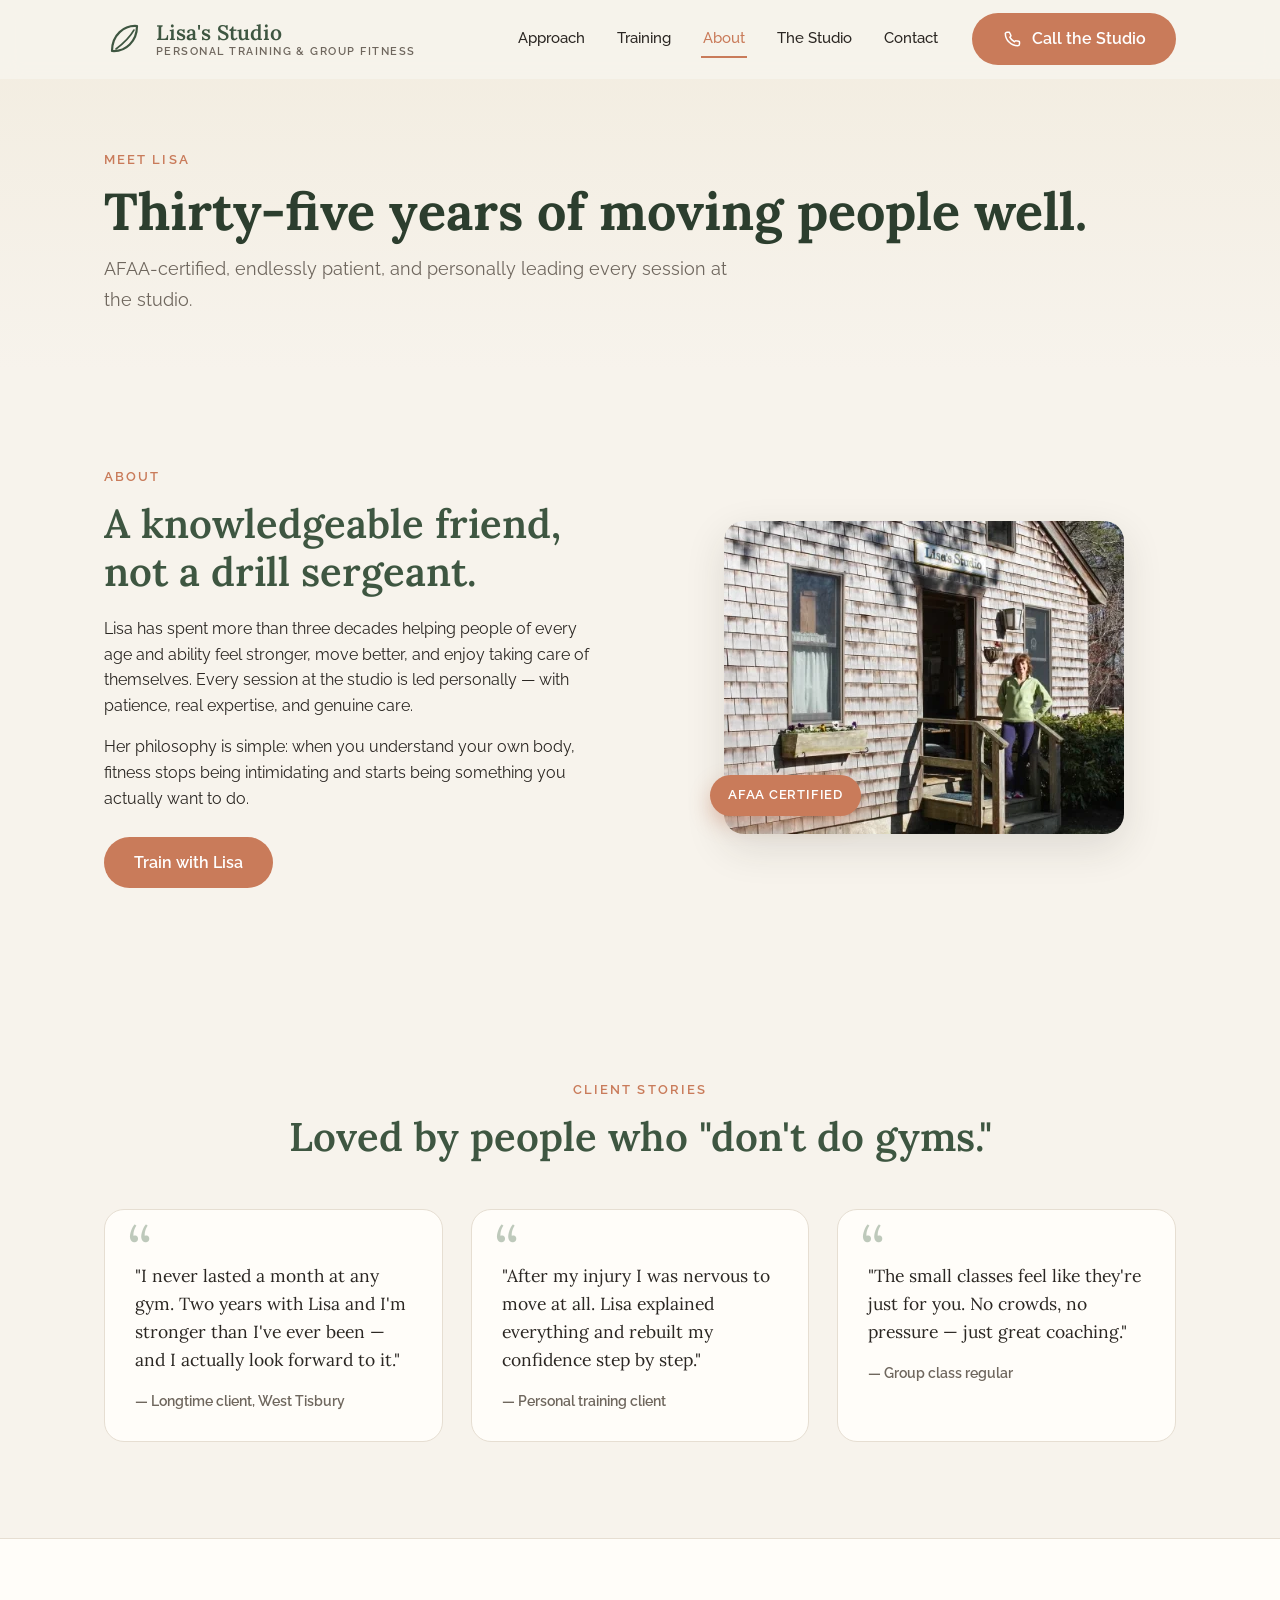
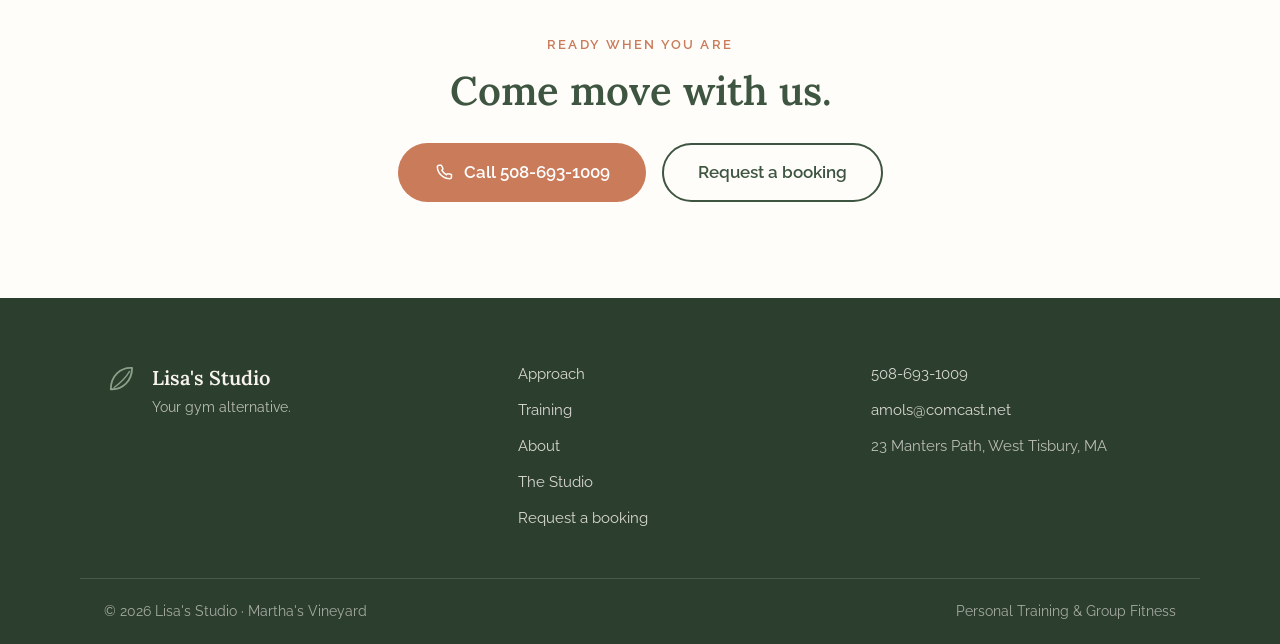
==== website/about.html @ e3d1ffb8 "Split site into multi-page structure; left-align hero text - Each nav link is now its own page: appr" ====
<!DOCTYPE html>
<html lang="en">
<head>
  <meta charset="UTF-8" />
  <meta name="viewport" content="width=device-width, initial-scale=1" />
  <title>Meet Lisa — Lisa's Studio, Martha's Vineyard</title>
  <meta name="description" content="Meet Lisa: AFAA-certified instructor with 35+ years of experience helping people of every age move better on Martha's Vineyard." />

  <link rel="preconnect" href="https://fonts.googleapis.com" />
  <link rel="preconnect" href="https://fonts.gstatic.com" crossorigin />
  <link href="https://fonts.googleapis.com/css2?family=Lora:wght@500;600;700&family=Raleway:wght@300;400;500;600&display=swap" rel="stylesheet" />

  <link rel="stylesheet" href="styles.css" />
</head>
<body>
  <a class="skip-link" href="#main">Skip to content</a>

  <header class="nav" id="nav">
    <div class="container nav__inner">
      <a class="brand" href="index.html" aria-label="Lisa's Studio home">
        <span class="brand__mark" aria-hidden="true">
          <svg viewBox="0 0 40 40" width="40" height="40" role="img">
            <path d="M8 32 C 8 16, 20 6, 33 7 C 33 22, 22 33, 8 32 Z" fill="none" stroke="currentColor" stroke-width="2.2" stroke-linecap="round" stroke-linejoin="round"/>
            <path d="M12 30 C 20 24, 26 18, 30 11" fill="none" stroke="currentColor" stroke-width="1.6" stroke-linecap="round"/>
          </svg>
        </span>
        <span class="brand__text">
          <span class="brand__name">Lisa's Studio</span>
          <span class="brand__sub">Personal Training &amp; Group Fitness</span>
        </span>
      </a>

      <nav class="nav__links" aria-label="Primary">
        <a href="approach.html">Approach</a>
        <a href="training.html">Training</a>
        <a href="about.html" class="is-active" aria-current="page">About</a>
        <a href="studio.html">The Studio</a>
        <a href="contact.html">Contact</a>
      </nav>

      <a href="tel:+15086931009" class="btn btn--primary nav__cta">
        <svg class="icon" viewBox="0 0 24 24" aria-hidden="true"><path fill="none" stroke="currentColor" stroke-width="1.8" stroke-linecap="round" stroke-linejoin="round" d="M4 5c0 8.3 6.7 15 15 15a2 2 0 0 0 2-2v-2.3a1 1 0 0 0-.8-1l-3.3-.7a1 1 0 0 0-1 .3l-1 1a12 12 0 0 1-5.5-5.5l1-1a1 1 0 0 0 .3-1L9.3 4.8a1 1 0 0 0-1-.8H6a2 2 0 0 0-2 2Z"/></svg>
        Call the Studio
      </a>

      <button class="nav__toggle" id="navToggle" aria-label="Open menu" aria-expanded="false" aria-controls="mobileMenu">
        <span></span><span></span><span></span>
      </button>
    </div>

    <div class="mobile-menu" id="mobileMenu" hidden>
      <a href="approach.html">Approach</a>
      <a href="training.html">Training</a>
      <a href="about.html" class="is-active" aria-current="page">About</a>
      <a href="studio.html">The Studio</a>
      <a href="contact.html">Contact</a>
      <a href="tel:+15086931009" class="btn btn--primary">Call 508-693-1009</a>
      <a href="contact.html" class="btn btn--ghost">Request a booking</a>
    </div>
  </header>

  <main id="main">
    <header class="page-hero">
      <div class="container">
        <p class="eyebrow">Meet Lisa</p>
        <h1 class="page-hero__title">Thirty-five years of moving people well.</h1>
        <p class="lead-muted">AFAA-certified, endlessly patient, and personally leading every session at the studio.</p>
      </div>
    </header>

    <section class="section lisa">
      <div class="container grid-2 grid-2--reverse">
        <div class="lisa__portrait">
          <div class="portrait-frame">
            <img src="assets/img/lisa-studio-porch.webp" alt="Lisa standing on the front steps of her cedar-shingled studio beneath the Lisa's Studio sign" loading="lazy" />
          </div>
          <span class="portrait-badge">AFAA Certified</span>
        </div>
        <div class="lisa__body">
          <p class="eyebrow">About</p>
          <h2 class="h2">A knowledgeable friend, not a drill sergeant.</h2>
          <p>
            Lisa has spent more than three decades helping people of every age and ability
            feel stronger, move better, and enjoy taking care of themselves. Every session at
            the studio is led personally — with patience, real expertise, and genuine care.
          </p>
          <p>
            Her philosophy is simple: when you understand your own body, fitness stops being
            intimidating and starts being something you actually want to do.
          </p>
          <a href="contact.html" class="btn btn--primary">Train with Lisa</a>
        </div>
      </div>
    </section>

    <section class="section quotes">
      <div class="container">
        <div class="center section__head">
          <p class="eyebrow">Client stories</p>
          <h2 class="h2">Loved by people who "don't do gyms."</h2>
        </div>
        <div class="quote-grid">
          <figure class="quote">
            <blockquote>"I never lasted a month at any gym. Two years with Lisa and I'm stronger than I've ever been — and I actually look forward to it."</blockquote>
            <figcaption>— Longtime client, West Tisbury</figcaption>
          </figure>
          <figure class="quote">
            <blockquote>"After my injury I was nervous to move at all. Lisa explained everything and rebuilt my confidence step by step."</blockquote>
            <figcaption>— Personal training client</figcaption>
          </figure>
          <figure class="quote">
            <blockquote>"The small classes feel like they're just for you. No crowds, no pressure — just great coaching."</blockquote>
            <figcaption>— Group class regular</figcaption>
          </figure>
        </div>
      </div>
    </section>
    <section class="section cta-band">
      <div class="container center">
        <p class="eyebrow">Ready when you are</p>
        <h2 class="h2">Come move with us.</h2>
        <div class="cta-band__actions">
          <a href="tel:+15086931009" class="btn btn--primary btn--lg">
            <svg class="icon" viewBox="0 0 24 24" aria-hidden="true"><path fill="none" stroke="currentColor" stroke-width="1.8" stroke-linecap="round" stroke-linejoin="round" d="M4 5c0 8.3 6.7 15 15 15a2 2 0 0 0 2-2v-2.3a1 1 0 0 0-.8-1l-3.3-.7a1 1 0 0 0-1 .3l-1 1a12 12 0 0 1-5.5-5.5l1-1a1 1 0 0 0 .3-1L9.3 4.8a1 1 0 0 0-1-.8H6a2 2 0 0 0-2 2Z"/></svg>
            Call 508-693-1009
          </a>
          <a href="contact.html" class="btn btn--ghost btn--lg">Request a booking</a>
        </div>
      </div>
    </section>
  </main>

  <footer class="footer">
    <div class="container footer__inner">
      <div class="footer__brand">
        <span class="brand__mark brand__mark--sm" aria-hidden="true">
          <svg viewBox="0 0 40 40" width="34" height="34"><path d="M8 32 C 8 16, 20 6, 33 7 C 33 22, 22 33, 8 32 Z" fill="none" stroke="currentColor" stroke-width="2.2" stroke-linecap="round" stroke-linejoin="round"/><path d="M12 30 C 20 24, 26 18, 30 11" fill="none" stroke="currentColor" stroke-width="1.6" stroke-linecap="round"/></svg>
        </span>
        <div>
          <p class="footer__name">Lisa's Studio</p>
          <p class="footer__tag">Your gym alternative.</p>
        </div>
      </div>
      <nav class="footer__nav" aria-label="Footer">
        <a href="approach.html">Approach</a>
        <a href="training.html">Training</a>
        <a href="about.html">About</a>
        <a href="studio.html">The Studio</a>
        <a href="contact.html">Request a booking</a>
      </nav>
      <div class="footer__contact">
        <a href="tel:+15086931009">508-693-1009</a>
        <a href="mailto:amols@comcast.net">amols@comcast.net</a>
        <p>23 Manters Path, West Tisbury, MA</p>
      </div>
    </div>
    <div class="footer__base">
      <p>© <span id="year"></span> Lisa's Studio · Martha's Vineyard</p>
      <p>Personal Training &amp; Group Fitness</p>
    </div>
  </footer>

  <script src="script.js"></script>
</body>
</html>
---- website/styles.css ----
/* ============================================================
   Lisa's Studio — styles.css
   Brand kit: warm sand + forest moss + terracotta / Lora + Raleway
   ============================================================ */

/* ---------- Tokens ---------- */
:root {
  /* Color palette (from brand kit) */
  --forest: #3E5641;
  --pine: #2C3E2E;
  --sage: #8AA089;
  --terracotta: #C97B5A;
  --clay: #B4674A;
  --sand: #F7F3EC;
  --cream: #FFFDF9;
  --bark: #2A2622;
  --stone: #6F675E;
  --oat: #E6DED2;
  --success: #4B7B54;
  --error: #B23A3A;

  /* Type */
  --font-head: "Lora", Georgia, serif;
  --font-body: "Raleway", "Helvetica Neue", Arial, sans-serif;

  /* Shape & shadow */
  --radius: 20px;
  --radius-sm: 12px;
  --shadow-soft: 0 8px 30px rgba(42, 38, 34, 0.08);
  --shadow-lift: 0 14px 40px rgba(42, 38, 34, 0.12);

  /* Layout */
  --container: 1120px;
  --nav-h: 78px;
}

/* ---------- Reset / base ---------- */
*, *::before, *::after { box-sizing: border-box; }

html {
  scroll-behavior: smooth;
  scroll-padding-top: calc(var(--nav-h) + 12px);
}

body {
  margin: 0;
  font-family: var(--font-body);
  font-size: 16px;
  line-height: 1.6;
  color: var(--bark);
  background: var(--sand);
  -webkit-font-smoothing: antialiased;
}

img, svg { display: block; max-width: 100%; }

a { color: var(--clay); text-decoration: none; }
a:hover { text-decoration: underline; }

h1, h2, h3 { font-family: var(--font-head); color: var(--forest); margin: 0 0 0.5em; }
p { margin: 0 0 1em; }

:focus-visible {
  outline: 3px solid var(--terracotta);
  outline-offset: 2px;
  border-radius: 4px;
}

.skip-link {
  position: absolute;
  left: -999px;
  top: 8px;
  background: var(--forest);
  color: #fff;
  padding: 10px 18px;
  border-radius: 8px;
  z-index: 200;
}
.skip-link:focus { left: 8px; }

/* ---------- Layout helpers ---------- */
.container {
  max-width: var(--container);
  margin: 0 auto;
  padding: 0 24px;
}
.narrow { max-width: 720px; margin-left: auto; margin-right: auto; }
.center { text-align: center; }

.section { padding: 96px 0; }
.section__head { margin-bottom: 48px; }

.grid-2 {
  display: grid;
  grid-template-columns: 1fr 1fr;
  gap: 64px;
  align-items: center;
}

/* ---------- Type utilities ---------- */
.eyebrow {
  font-family: var(--font-body);
  font-size: 13px;
  font-weight: 600;
  letter-spacing: 0.16em;
  text-transform: uppercase;
  color: var(--terracotta);
  margin: 0 0 12px;
}
.eyebrow--light { color: #E5B79F; }

.h2 {
  font-size: clamp(30px, 4vw, 40px);
  line-height: 1.2;
  font-weight: 600;
}
.h2--light { color: var(--sand); }

.h3 { font-size: 24px; line-height: 1.3; font-weight: 600; }

.lead-muted {
  font-size: 18px;
  color: var(--stone);
  line-height: 1.7;
}

/* ---------- Buttons ---------- */
.btn {
  display: inline-flex;
  align-items: center;
  justify-content: center;
  gap: 10px;
  font-family: var(--font-body);
  font-weight: 600;
  font-size: 16px;
  line-height: 1.2;
  padding: 14px 28px;
  border-radius: 999px;
  border: 2px solid transparent;
  cursor: pointer;
  text-decoration: none;
  transition: background-color 200ms ease, color 200ms ease,
    border-color 200ms ease, transform 200ms ease, box-shadow 200ms ease;
}
.btn:hover { text-decoration: none; }

.btn--primary {
  background: var(--terracotta);
  color: #fff;
}
.btn--primary:hover {
  background: var(--clay);
  transform: translateY(-2px);
  box-shadow: 0 10px 24px rgba(201, 123, 90, 0.35);
}

.btn--ghost {
  background: transparent;
  color: var(--forest);
  border-color: var(--forest);
}
.btn--ghost:hover {
  background: var(--forest);
  color: var(--sand);
}

.btn--secondary {
  background: var(--forest);
  color: var(--sand);
}
.btn--secondary:hover {
  background: var(--pine);
  transform: translateY(-2px);
  box-shadow: 0 10px 24px rgba(44, 62, 46, 0.3);
}

.btn--lg { padding: 17px 34px; font-size: 17px; }
.btn--block { width: 100%; }

.icon { width: 20px; height: 20px; flex: none; }

/* ---------- Nav ---------- */
.nav {
  position: fixed;
  top: 0; left: 0; right: 0;
  z-index: 100;
  background: rgba(247, 243, 236, 0.92);
  backdrop-filter: blur(10px);
  -webkit-backdrop-filter: blur(10px);
  border-bottom: 1px solid transparent;
  transition: border-color 200ms ease, box-shadow 200ms ease;
}
.nav.is-scrolled {
  border-bottom-color: var(--oat);
  box-shadow: 0 4px 20px rgba(42, 38, 34, 0.06);
}

.nav__inner {
  height: var(--nav-h);
  display: flex;
  align-items: center;
  gap: 32px;
}

.brand {
  display: flex;
  align-items: center;
  gap: 12px;
  color: var(--forest);
  text-decoration: none;
}
.brand:hover { text-decoration: none; }

.brand__mark { color: var(--forest); }
.brand__mark--sm { color: currentColor; }

.brand__text { display: flex; flex-direction: column; line-height: 1.15; }
.brand__name {
  font-family: var(--font-head);
  font-weight: 600;
  font-size: 21px;
  color: var(--forest);
}
.brand__sub {
  font-size: 10.5px;
  font-weight: 600;
  letter-spacing: 0.14em;
  text-transform: uppercase;
  color: var(--stone);
}

.nav__links {
  display: flex;
  gap: 28px;
  margin-left: auto;
}
.nav__links a {
  color: var(--bark);
  font-weight: 500;
  font-size: 15px;
  padding: 6px 2px;
  border-bottom: 2px solid transparent;
  transition: color 180ms ease, border-color 180ms ease;
}
.nav__links a:hover {
  color: var(--terracotta);
  border-bottom-color: var(--terracotta);
  text-decoration: none;
}
.nav__links a.is-active {
  color: var(--terracotta);
  border-bottom-color: var(--terracotta);
}
.mobile-menu a.is-active { color: var(--terracotta); }

.nav__cta { flex: none; }

.nav__toggle {
  display: none;
  flex-direction: column;
  justify-content: center;
  gap: 5px;
  width: 44px;
  height: 44px;
  padding: 10px;
  background: none;
  border: 0;
  cursor: pointer;
}
.nav__toggle span {
  display: block;
  height: 2px;
  border-radius: 2px;
  background: var(--forest);
  transition: transform 200ms ease, opacity 200ms ease;
}
.nav__toggle[aria-expanded="true"] span:nth-child(1) { transform: translateY(7px) rotate(45deg); }
.nav__toggle[aria-expanded="true"] span:nth-child(2) { opacity: 0; }
.nav__toggle[aria-expanded="true"] span:nth-child(3) { transform: translateY(-7px) rotate(-45deg); }

.mobile-menu {
  display: none;
  flex-direction: column;
  gap: 4px;
  padding: 12px 24px 24px;
  background: var(--sand);
  border-bottom: 1px solid var(--oat);
}
.mobile-menu a {
  padding: 12px 4px;
  font-weight: 500;
  color: var(--bark);
}
.mobile-menu .btn { margin-top: 10px; }
.mobile-menu.is-open { display: flex; }

/* ---------- Hero ---------- */
.hero {
  position: relative;
  min-height: 100svh;
  display: flex;
  align-items: center;
  padding: calc(var(--nav-h) + 48px) 0 96px;
  overflow: hidden;
}

.hero__bg { position: absolute; inset: 0; z-index: -1; }

.hero__img {
  width: 100%;
  height: 100%;
  object-fit: cover;
  /* Keep Lisa (seated ~40% across the photo) right of the headline text */
  object-position: 12% center;
}

.hero__scrim {
  position: absolute;
  inset: 0;
  background:
    linear-gradient(90deg,
      rgba(247, 243, 236, 0.96) 0%,
      rgba(247, 243, 236, 0.85) 32%,
      rgba(247, 243, 236, 0.35) 62%,
      rgba(247, 243, 236, 0.05) 100%),
    linear-gradient(0deg,
      rgba(247, 243, 236, 0.85) 0%,
      rgba(247, 243, 236, 0) 24%);
}

/* Container fills the flex row; text block sits at its left edge */
.hero > .container { width: 100%; }
.hero__inner { max-width: 640px; margin-left: 0; margin-right: auto; }

.hero__title {
  font-size: clamp(46px, 7vw, 76px);
  line-height: 1.05;
  font-weight: 700;
  color: var(--pine);
  margin-bottom: 22px;
}
.hero__title em {
  font-style: italic;
  color: var(--terracotta);
}

.hero__lead {
  font-size: clamp(17px, 2vw, 20px);
  line-height: 1.65;
  color: var(--bark);
  max-width: 480px;
  margin-bottom: 32px;
}

.hero__actions {
  display: flex;
  flex-wrap: wrap;
  gap: 16px;
  margin-bottom: 40px;
}

.hero__trust {
  list-style: none;
  display: flex;
  flex-wrap: wrap;
  gap: 12px 28px;
  padding: 0;
  margin: 0;
  font-size: 14.5px;
  color: var(--pine);
}
.hero__trust li { display: flex; align-items: center; gap: 8px; }
.hero__trust li::before {
  content: "";
  width: 7px;
  height: 7px;
  border-radius: 50%;
  background: var(--terracotta);
  flex: none;
}

/* ---------- Welcome ---------- */
.welcome { padding-bottom: 48px; }

/* ---------- Page hero (subpages) ---------- */
.page-hero {
  padding: calc(var(--nav-h) + 72px) 0 56px;
  background: linear-gradient(180deg, #f2ecdf 0%, var(--sand) 100%);
}
.page-hero__title {
  font-size: clamp(36px, 5vw, 52px);
  line-height: 1.1;
  font-weight: 700;
  color: var(--pine);
  margin-bottom: 14px;
}
.page-hero .lead-muted { max-width: 640px; margin-bottom: 0; }

/* ---------- CTA band (subpages) ---------- */
.cta-band {
  background: var(--cream);
  border-top: 1px solid var(--oat);
}
.cta-band__actions {
  display: flex;
  justify-content: center;
  flex-wrap: wrap;
  gap: 16px;
  margin-top: 28px;
}
@media (max-width: 600px) {
  .cta-band__actions .btn { width: 100%; }
}

/* ---------- Approach ---------- */
.approach__art img {
  width: 100%;
  border-radius: var(--radius);
  box-shadow: var(--shadow-soft);
}

.check-list {
  list-style: none;
  padding: 0;
  margin: 24px 0 0;
  display: flex;
  flex-direction: column;
  gap: 14px;
}
.check-list li {
  display: flex;
  gap: 12px;
  align-items: flex-start;
  font-weight: 500;
}
.check-list li::before {
  content: "";
  flex: none;
  width: 22px;
  height: 22px;
  margin-top: 1px;
  border-radius: 50%;
  background: var(--sage) url("data:image/svg+xml,%3Csvg xmlns='http://www.w3.org/2000/svg' viewBox='0 0 24 24'%3E%3Cpath fill='none' stroke='%23FFFDF9' stroke-width='3' stroke-linecap='round' stroke-linejoin='round' d='m6 12 4 4 8-8'/%3E%3C/svg%3E") center / 13px no-repeat;
}

/* ---------- Offerings ---------- */
.offerings { background: var(--cream); }

.cards-3 {
  display: grid;
  grid-template-columns: repeat(3, 1fr);
  gap: 28px;
}

.offer-card {
  background: var(--sand);
  border: 1px solid var(--oat);
  border-radius: var(--radius);
  overflow: hidden;
  display: flex;
  flex-direction: column;
  transition: transform 250ms ease, box-shadow 250ms ease;
}
.offer-card:hover {
  transform: translateY(-4px);
  box-shadow: var(--shadow-lift);
}

.offer-card__photo {
  height: 200px;
  flex: none;
}
.offer-card__photo img,
.offer-card__photo svg {
  width: 100%;
  height: 100%;
  object-fit: cover;
}

.offer-card__body {
  padding: 28px 28px 32px;
  display: flex;
  flex-direction: column;
  flex: 1;
}

.offer-card p { color: var(--stone); }

.mini-list {
  list-style: none;
  padding: 0;
  margin: 4px 0 24px;
  display: flex;
  flex-direction: column;
  gap: 9px;
  font-size: 15px;
  font-weight: 500;
}
.mini-list li { display: flex; gap: 10px; align-items: flex-start; }
.mini-list li::before {
  content: "";
  width: 6px;
  height: 6px;
  margin-top: 8px;
  border-radius: 50%;
  background: var(--terracotta);
  flex: none;
}

.link-arrow {
  margin-top: auto;
  display: inline-flex;
  align-items: center;
  gap: 8px;
  font-weight: 600;
  color: var(--terracotta);
  transition: gap 200ms ease, color 200ms ease;
}
.link-arrow:hover { gap: 13px; color: var(--clay); text-decoration: none; }

/* ---------- Benefits (dark section) ---------- */
.benefits {
  background: var(--pine);
  color: var(--sand);
}

.benefit-grid {
  display: grid;
  grid-template-columns: repeat(4, 1fr);
  gap: 28px;
}

.benefit {
  background: rgba(247, 243, 236, 0.06);
  border: 1px solid rgba(247, 243, 236, 0.14);
  border-radius: var(--radius);
  padding: 30px 26px;
}
.benefit__icon {
  display: inline-grid;
  place-items: center;
  width: 48px;
  height: 48px;
  border-radius: 14px;
  background: rgba(201, 123, 90, 0.2);
  color: #E5B79F;
  margin-bottom: 18px;
}
.benefit__icon svg { width: 26px; height: 26px; }

.benefit h3 {
  font-family: var(--font-body);
  font-size: 17px;
  font-weight: 600;
  color: var(--sand);
  margin-bottom: 8px;
}
.benefit p {
  font-size: 14.5px;
  line-height: 1.6;
  color: rgba(247, 243, 236, 0.75);
  margin: 0;
}

/* ---------- Meet Lisa ---------- */
.grid-2--reverse > .lisa__portrait { order: 2; }

.lisa__portrait { position: relative; max-width: 400px; margin: 0 auto; }

.portrait-frame {
  border-radius: var(--radius);
  overflow: hidden;
  box-shadow: var(--shadow-lift);
}
.portrait-frame img {
  width: 100%;
  display: block;
}

.portrait-badge {
  position: absolute;
  bottom: 18px;
  left: -14px;
  background: var(--terracotta);
  color: #fff;
  font-size: 13px;
  font-weight: 600;
  letter-spacing: 0.06em;
  text-transform: uppercase;
  padding: 10px 18px;
  border-radius: 999px;
  box-shadow: 0 8px 20px rgba(201, 123, 90, 0.4);
}

.lisa__body .btn { margin-top: 10px; }

/* ---------- Studio gallery ---------- */
.studio { background: var(--cream); }

.studio__gallery {
  display: grid;
  grid-template-columns: repeat(3, 1fr);
  grid-template-rows: 220px 220px;
  gap: 20px;
}

.tile {
  position: relative;
  border-radius: var(--radius);
  overflow: hidden;
  box-shadow: var(--shadow-soft);
}
.tile img { width: 100%; height: 100%; object-fit: cover; }
.tile--tall { grid-row: span 2; }
.tile--wide { grid-column: span 2; }

.tile__label {
  position: absolute;
  left: 18px;
  bottom: 16px;
  background: rgba(255, 253, 249, 0.92);
  color: var(--pine);
  font-size: 13.5px;
  font-weight: 600;
  padding: 8px 15px;
  border-radius: 999px;
}

/* ---------- Testimonials ---------- */
.quote-grid {
  display: grid;
  grid-template-columns: repeat(3, 1fr);
  gap: 28px;
}

.quote {
  margin: 0;
  background: var(--cream);
  border: 1px solid var(--oat);
  border-radius: var(--radius);
  padding: 34px 30px 28px;
  position: relative;
}
.quote::before {
  content: "\201C";
  position: absolute;
  top: 8px;
  left: 22px;
  font-family: var(--font-head);
  font-size: 64px;
  line-height: 1;
  color: var(--sage);
  opacity: 0.55;
}
.quote blockquote {
  margin: 18px 0 16px;
  font-family: var(--font-head);
  font-size: 17.5px;
  line-height: 1.6;
  color: var(--bark);
}
.quote figcaption {
  font-size: 14px;
  font-weight: 600;
  color: var(--stone);
}

/* ---------- FAQ ---------- */
.accordion {
  display: flex;
  flex-direction: column;
  gap: 14px;
}

.acc-item {
  background: var(--cream);
  border: 1px solid var(--oat);
  border-radius: var(--radius-sm);
  overflow: hidden;
}

.acc-trigger {
  width: 100%;
  display: flex;
  align-items: center;
  justify-content: space-between;
  gap: 16px;
  padding: 20px 24px;
  background: none;
  border: 0;
  cursor: pointer;
  text-align: left;
  font-family: var(--font-body);
  font-size: 16.5px;
  font-weight: 600;
  color: var(--pine);
  transition: color 180ms ease;
}
.acc-trigger:hover { color: var(--terracotta); }

.acc-icon {
  position: relative;
  flex: none;
  width: 22px;
  height: 22px;
}
.acc-icon::before,
.acc-icon::after {
  content: "";
  position: absolute;
  top: 50%;
  left: 50%;
  width: 14px;
  height: 2px;
  border-radius: 2px;
  background: var(--terracotta);
  transform: translate(-50%, -50%);
  transition: transform 220ms ease;
}
.acc-icon::after { transform: translate(-50%, -50%) rotate(90deg); }
.acc-trigger[aria-expanded="true"] .acc-icon::after {
  transform: translate(-50%, -50%) rotate(0deg);
}

.acc-panel {
  display: none;
  padding: 0 24px 22px;
  color: var(--stone);
}
.acc-panel p { margin: 0; }
.acc-item.is-open .acc-panel { display: block; }

/* ---------- Contact / booking ---------- */
.contact {
  background:
    radial-gradient(900px 500px at 85% 10%, rgba(138, 160, 137, 0.25), transparent 60%),
    var(--forest);
  color: var(--sand);
}

.contact .grid-2 { align-items: start; }

.contact__lead {
  color: rgba(247, 243, 236, 0.85);
  font-size: 17px;
  line-height: 1.7;
  max-width: 420px;
}

.contact__call { margin: 6px 0 8px; }

.contact__list {
  list-style: none;
  padding: 0;
  margin: 30px 0 0;
  display: flex;
  flex-direction: column;
  gap: 20px;
  font-size: 16.5px;
}
.contact__list li { display: flex; gap: 14px; align-items: flex-start; }
.contact__list a { color: var(--sand); font-weight: 600; }
.contact__list a:hover { color: #E5B79F; }

.ci {
  flex: none;
  display: grid;
  place-items: center;
  width: 42px;
  height: 42px;
  border-radius: 12px;
  background: rgba(247, 243, 236, 0.1);
  color: #E5B79F;
}
.ci svg { width: 22px; height: 22px; }

.booking {
  background: var(--cream);
  border-radius: var(--radius);
  padding: 36px 36px 40px;
  box-shadow: var(--shadow-lift);
}

.booking__title {
  font-size: 24px;
  margin-bottom: 4px;
}
.booking__sub {
  font-size: 14.5px;
  color: var(--stone);
  margin-bottom: 24px;
}

.field { margin-bottom: 20px; display: flex; flex-direction: column; }
.field-row {
  display: grid;
  grid-template-columns: 1fr 1fr;
  gap: 18px;
}

.field label {
  font-size: 14px;
  font-weight: 600;
  color: var(--pine);
  margin-bottom: 7px;
}
.opt { font-weight: 400; color: var(--stone); }

.field input,
.field select,
.field textarea {
  font-family: var(--font-body);
  font-size: 16px;
  color: var(--bark);
  background: var(--sand);
  border: 1.5px solid var(--oat);
  border-radius: var(--radius-sm);
  padding: 13px 15px;
  transition: border-color 180ms ease, box-shadow 180ms ease;
}
.field input:focus,
.field select:focus,
.field textarea:focus {
  outline: none;
  border-color: var(--terracotta);
  box-shadow: 0 0 0 3px rgba(201, 123, 90, 0.2);
}
.field textarea { resize: vertical; }

.field input.is-invalid { border-color: var(--error); }

.err {
  display: none;
  font-size: 13px;
  color: var(--error);
  margin-top: 6px;
  font-weight: 500;
}
.err.is-visible { display: block; }

.form-note {
  margin: 14px 0 0;
  text-align: center;
  font-size: 14.5px;
  font-weight: 600;
  color: var(--success);
  min-height: 1.4em;
}

/* ---------- Footer ---------- */
.footer {
  background: var(--pine);
  color: var(--sand);
  padding: 64px 0 0;
}

.footer__inner {
  display: grid;
  grid-template-columns: 1.2fr 1fr 1fr;
  gap: 48px;
  padding-bottom: 48px;
}

.footer__brand {
  display: flex;
  gap: 14px;
  align-items: flex-start;
  color: var(--sage);
}
.footer__name {
  font-family: var(--font-head);
  font-size: 20px;
  font-weight: 600;
  color: var(--sand);
  margin: 0 0 2px;
}
.footer__tag {
  margin: 0;
  font-size: 14px;
  color: rgba(247, 243, 236, 0.7);
}

.footer__nav {
  display: flex;
  flex-direction: column;
  gap: 12px;
}
.footer__nav a,
.footer__contact a {
  color: rgba(247, 243, 236, 0.85);
  font-size: 15px;
}
.footer__nav a:hover,
.footer__contact a:hover { color: #E5B79F; }

.footer__contact {
  display: flex;
  flex-direction: column;
  gap: 12px;
}
.footer__contact p {
  margin: 0;
  font-size: 15px;
  color: rgba(247, 243, 236, 0.7);
}

.footer__base {
  border-top: 1px solid rgba(247, 243, 236, 0.14);
  padding: 22px 24px;
  display: flex;
  justify-content: space-between;
  gap: 12px;
  flex-wrap: wrap;
  max-width: var(--container);
  margin: 0 auto;
}
.footer__base p {
  margin: 0;
  font-size: 13.5px;
  color: rgba(247, 243, 236, 0.6);
}

/* ---------- Reveal on scroll ---------- */
.reveal {
  opacity: 0;
  transform: translateY(24px);
  transition: opacity 600ms ease, transform 600ms ease;
}
.reveal.is-visible {
  opacity: 1;
  transform: none;
}

@media (prefers-reduced-motion: reduce) {
  html { scroll-behavior: auto; }
  *, *::before, *::after {
    animation-duration: 0.01ms !important;
    transition-duration: 0.01ms !important;
  }
  .reveal { opacity: 1; transform: none; }
}

/* ---------- Responsive ---------- */
@media (max-width: 960px) {
  .section { padding: 72px 0; }

  .grid-2 { grid-template-columns: 1fr; gap: 44px; }
  .grid-2--reverse > .lisa__portrait { order: 0; }

  .benefit-grid { grid-template-columns: 1fr 1fr; }
  .quote-grid { grid-template-columns: 1fr; }
  .cards-3 { grid-template-columns: 1fr; max-width: 520px; margin: 0 auto; }

  .studio__gallery {
    grid-template-columns: 1fr 1fr;
    grid-template-rows: repeat(3, 200px);
  }
  .tile--tall { grid-row: span 1; }
  .tile--wide { grid-column: span 2; }

  .nav__links, .nav__cta { display: none; }
  .nav__toggle { display: flex; }
}

@media (max-width: 600px) {
  .section { padding: 60px 0; }

  .hero { padding-top: calc(var(--nav-h) + 24px); }
  .hero__actions .btn { width: 100%; }
  .hero__scrim {
    background:
      linear-gradient(90deg,
        rgba(247, 243, 236, 0.94) 0%,
        rgba(247, 243, 236, 0.88) 60%,
        rgba(247, 243, 236, 0.72) 100%),
      linear-gradient(0deg,
        rgba(247, 243, 236, 0.9) 0%,
        rgba(247, 243, 236, 0) 24%);
  }

  .benefit-grid { grid-template-columns: 1fr; }
  .field-row { grid-template-columns: 1fr; }

  .studio__gallery {
    grid-template-columns: 1fr;
    grid-template-rows: repeat(4, 190px);
  }
  .tile--wide { grid-column: span 1; }

  .offer-card { padding: 32px 26px; }
  .booking { padding: 30px 22px; }

  .footer__inner { grid-template-columns: 1fr; gap: 32px; }
  .footer__base { flex-direction: column; }
}
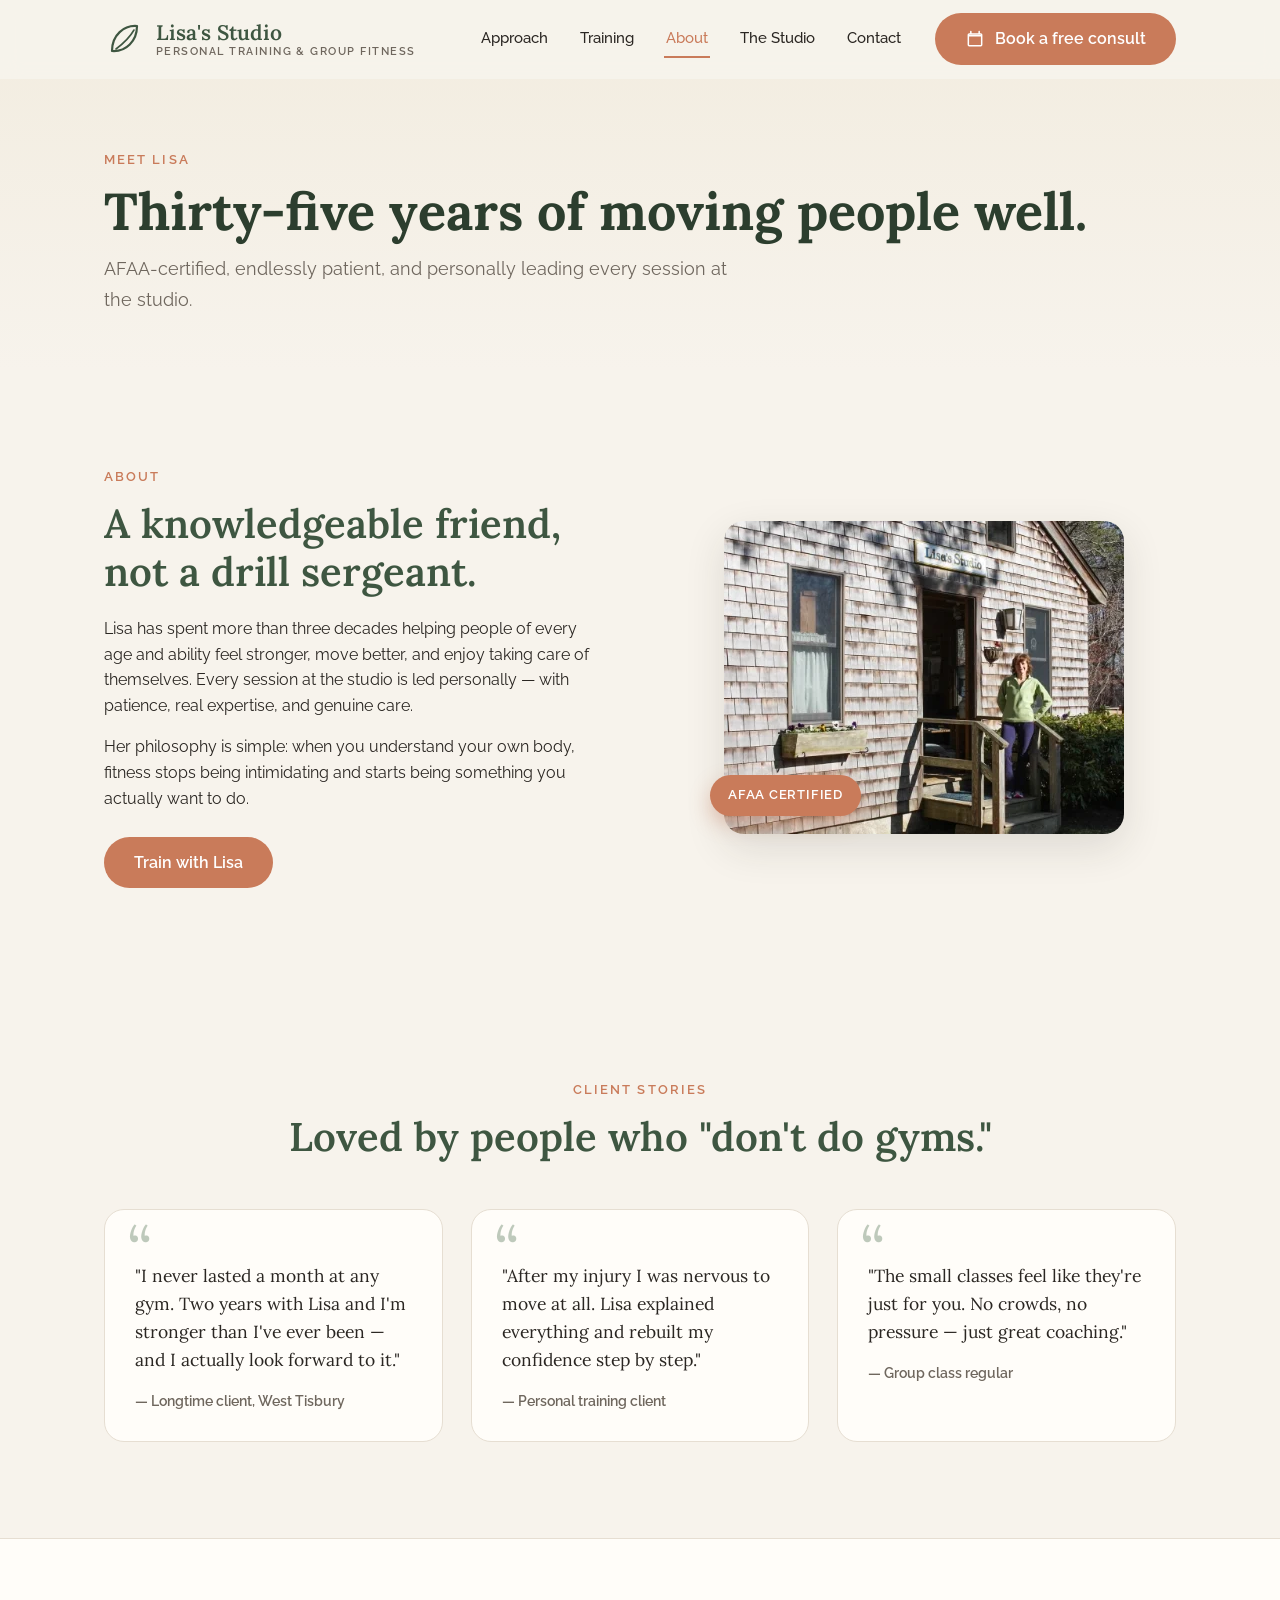
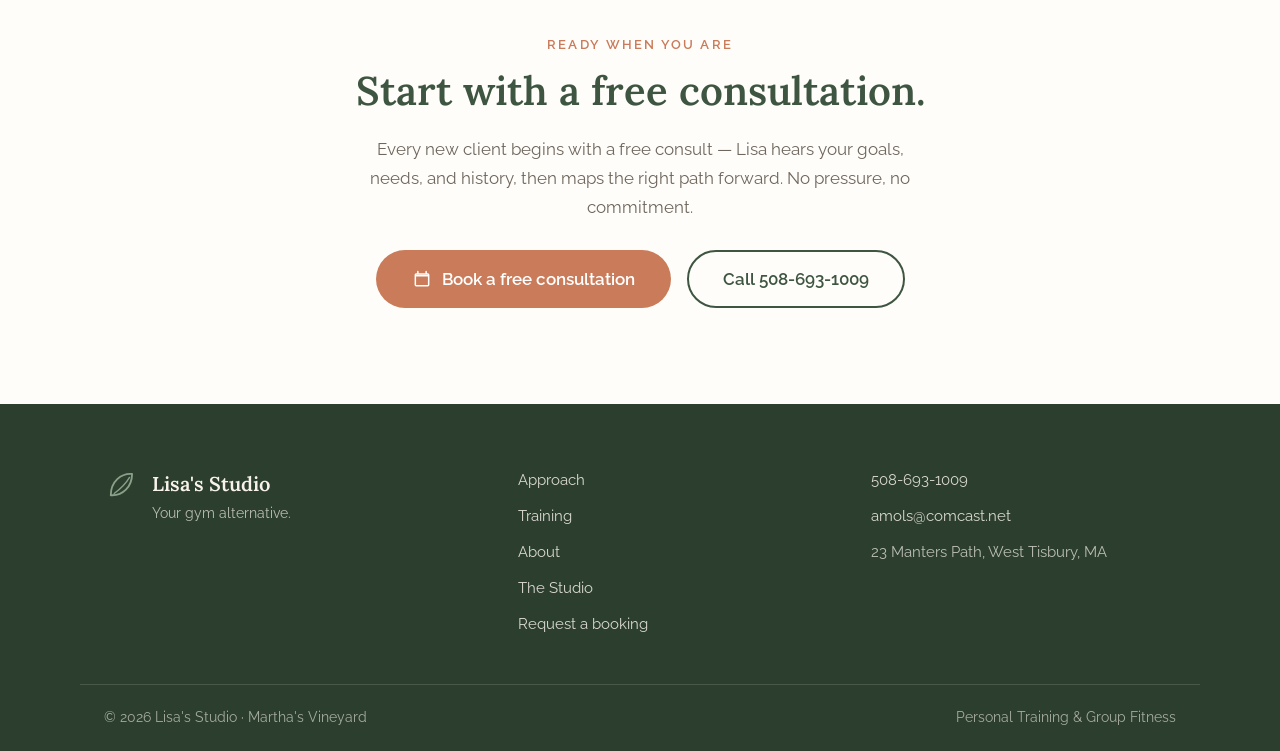
==== commit 4f78c636: "Free-consultation booking flow + new studio hero - Replace hero background with the new wide studio-" ====
--- a/website/about.html
+++ b/website/about.html
@@ -38,9 +38,9 @@
         <a href="contact.html">Contact</a>
       </nav>
 
-      <a href="tel:+15086931009" class="btn btn--primary nav__cta">
-        <svg class="icon" viewBox="0 0 24 24" aria-hidden="true"><path fill="none" stroke="currentColor" stroke-width="1.8" stroke-linecap="round" stroke-linejoin="round" d="M4 5c0 8.3 6.7 15 15 15a2 2 0 0 0 2-2v-2.3a1 1 0 0 0-.8-1l-3.3-.7a1 1 0 0 0-1 .3l-1 1a12 12 0 0 1-5.5-5.5l1-1a1 1 0 0 0 .3-1L9.3 4.8a1 1 0 0 0-1-.8H6a2 2 0 0 0-2 2Z"/></svg>
-        Call the Studio
+      <a href="contact.html#book" class="btn btn--primary nav__cta js-book">
+        <svg class="icon" viewBox="0 0 24 24" aria-hidden="true"><path fill="none" stroke="currentColor" stroke-width="1.8" stroke-linecap="round" stroke-linejoin="round" d="M7 3v3m10-3v3M4 8h16M5 6h14a1 1 0 0 1 1 1v12a1 1 0 0 1-1 1H5a1 1 0 0 1-1-1V7a1 1 0 0 1 1-1Z"/></svg>
+        Book a free consult
       </a>
 
       <button class="nav__toggle" id="navToggle" aria-label="Open menu" aria-expanded="false" aria-controls="mobileMenu">
@@ -54,8 +54,8 @@
       <a href="about.html" class="is-active" aria-current="page">About</a>
       <a href="studio.html">The Studio</a>
       <a href="contact.html">Contact</a>
-      <a href="tel:+15086931009" class="btn btn--primary">Call 508-693-1009</a>
-      <a href="contact.html" class="btn btn--ghost">Request a booking</a>
+      <a href="contact.html#book" class="btn btn--primary js-book">Book a free consult</a>
+      <a href="tel:+15086931009" class="btn btn--ghost">Call 508-693-1009</a>
     </div>
   </header>
 
@@ -118,13 +118,14 @@
     <section class="section cta-band">
       <div class="container center">
         <p class="eyebrow">Ready when you are</p>
-        <h2 class="h2">Come move with us.</h2>
+        <h2 class="h2">Start with a free consultation.</h2>
+        <p class="cta-band__lead">Every new client begins with a free consult — Lisa hears your goals, needs, and history, then maps the right path forward. No pressure, no commitment.</p>
         <div class="cta-band__actions">
-          <a href="tel:+15086931009" class="btn btn--primary btn--lg">
-            <svg class="icon" viewBox="0 0 24 24" aria-hidden="true"><path fill="none" stroke="currentColor" stroke-width="1.8" stroke-linecap="round" stroke-linejoin="round" d="M4 5c0 8.3 6.7 15 15 15a2 2 0 0 0 2-2v-2.3a1 1 0 0 0-.8-1l-3.3-.7a1 1 0 0 0-1 .3l-1 1a12 12 0 0 1-5.5-5.5l1-1a1 1 0 0 0 .3-1L9.3 4.8a1 1 0 0 0-1-.8H6a2 2 0 0 0-2 2Z"/></svg>
-            Call 508-693-1009
+          <a href="contact.html#book" class="btn btn--primary btn--lg js-book">
+            <svg class="icon" viewBox="0 0 24 24" aria-hidden="true"><path fill="none" stroke="currentColor" stroke-width="1.8" stroke-linecap="round" stroke-linejoin="round" d="M7 3v3m10-3v3M4 8h16M5 6h14a1 1 0 0 1 1 1v12a1 1 0 0 1-1 1H5a1 1 0 0 1-1-1V7a1 1 0 0 1 1-1Z"/></svg>
+            Book a free consultation
           </a>
-          <a href="contact.html" class="btn btn--ghost btn--lg">Request a booking</a>
+          <a href="tel:+15086931009" class="btn btn--ghost btn--lg">Call 508-693-1009</a>
         </div>
       </div>
     </section>
--- a/website/styles.css
+++ b/website/styles.css
@@ -310,8 +310,9 @@
   width: 100%;
   height: 100%;
   object-fit: cover;
-  /* Keep Lisa (seated ~40% across the photo) right of the headline text */
-  object-position: 12% center;
+  /* Studio panorama: bias toward the warm center-right (Lisa + ball shelf),
+     leaving the washed-out left side clear behind the headline text. */
+  object-position: 64% center;
 }
 
 .hero__scrim {
@@ -359,6 +360,17 @@
   margin-bottom: 40px;
 }
 
+.hero__note {
+  display: inline-flex;
+  align-items: center;
+  gap: 8px;
+  margin: -20px 0 34px;
+  font-size: 14px;
+  font-weight: 600;
+  color: var(--forest);
+}
+.hero__note svg { width: 16px; height: 16px; color: var(--terracotta); flex: none; }
+
 .hero__trust {
   list-style: none;
   display: flex;
@@ -400,6 +412,13 @@
 .cta-band {
   background: var(--cream);
   border-top: 1px solid var(--oat);
+}
+.cta-band__lead {
+  max-width: 560px;
+  margin: 0 auto;
+  color: var(--stone);
+  font-size: 17px;
+  line-height: 1.7;
 }
 .cta-band__actions {
   display: flex;
@@ -847,6 +866,205 @@
   min-height: 1.4em;
 }
 
+/* ---------- Free consultation callout (training) ---------- */
+.consult-note {
+  margin: 4px 0 22px;
+  padding: 16px 18px;
+  background: rgba(138, 160, 137, 0.16);
+  border: 1px solid rgba(138, 160, 137, 0.4);
+  border-left: 4px solid var(--sage);
+  border-radius: var(--radius-sm);
+  font-size: 14.5px;
+  line-height: 1.6;
+  color: var(--pine);
+}
+.consult-note strong { color: var(--forest); }
+
+/* ---------- Booking section + Calendly mockup ---------- */
+.book { background: var(--cream); }
+.book__intro { max-width: 620px; margin-left: auto; margin-right: auto; }
+
+.cal-card {
+  position: relative;
+  max-width: 860px;
+  margin: 0 auto;
+  display: grid;
+  grid-template-columns: 300px 1fr;
+  background: var(--sand);
+  border: 1px solid var(--oat);
+  border-radius: var(--radius);
+  box-shadow: var(--shadow-lift);
+  overflow: hidden;
+}
+
+.cal-card__preview {
+  position: absolute;
+  top: 16px;
+  right: -34px;
+  transform: rotate(45deg);
+  background: var(--terracotta);
+  color: #fff;
+  font-size: 11px;
+  font-weight: 700;
+  letter-spacing: 0.14em;
+  text-transform: uppercase;
+  padding: 6px 44px;
+  box-shadow: 0 6px 16px rgba(201, 123, 90, 0.4);
+  z-index: 2;
+}
+
+.cal-card__aside {
+  padding: 30px 28px;
+  border-right: 1px solid var(--oat);
+  background: linear-gradient(180deg, #f2ecdf 0%, var(--sand) 100%);
+}
+.cal-card__brand {
+  font-size: 12px;
+  font-weight: 600;
+  letter-spacing: 0.14em;
+  text-transform: uppercase;
+  color: var(--stone);
+}
+.cal-card__event {
+  font-family: var(--font-head);
+  font-size: 24px;
+  font-weight: 600;
+  color: var(--forest);
+  margin: 6px 0 16px;
+}
+.cal-card__meta {
+  list-style: none;
+  padding: 0;
+  margin: 0 0 16px;
+  display: flex;
+  flex-direction: column;
+  gap: 11px;
+}
+.cal-card__meta li {
+  display: flex;
+  align-items: center;
+  gap: 11px;
+  font-size: 15px;
+  font-weight: 500;
+  color: var(--pine);
+}
+.cal-card__meta svg { width: 19px; height: 19px; color: var(--sage); flex: none; }
+.cal-card__desc {
+  margin: 0;
+  font-size: 14px;
+  line-height: 1.6;
+  color: var(--stone);
+}
+
+.cal-card__picker { padding: 26px 28px 30px; }
+.cal-card__picker-title {
+  font-family: var(--font-head);
+  font-size: 18px;
+  font-weight: 600;
+  color: var(--forest);
+  margin: 0 0 16px;
+}
+.cal-card__month {
+  display: flex;
+  align-items: center;
+  justify-content: space-between;
+  margin-bottom: 12px;
+  font-weight: 600;
+  color: var(--pine);
+}
+.cal-card__month span { font-size: 15px; }
+.cal-card__month i {
+  font-style: normal;
+  color: var(--stone);
+  font-size: 18px;
+  padding: 0 6px;
+}
+
+/* Non-interactive preview grid */
+.cal-grid {
+  display: grid;
+  grid-template-columns: repeat(7, 1fr);
+  gap: 4px;
+  margin-bottom: 20px;
+}
+.cal-grid .dow {
+  text-align: center;
+  font-size: 11px;
+  font-weight: 700;
+  letter-spacing: 0.04em;
+  color: var(--stone);
+  padding-bottom: 4px;
+}
+.cal-day {
+  aspect-ratio: 1;
+  display: grid;
+  place-items: center;
+  border: 0;
+  border-radius: 999px;
+  background: transparent;
+  font-family: var(--font-body);
+  font-size: 13.5px;
+  font-weight: 500;
+  color: var(--bark);
+}
+.cal-day.is-muted { color: #c9bfae; }
+.cal-day.is-avail {
+  background: rgba(201, 123, 90, 0.12);
+  color: var(--clay);
+  font-weight: 600;
+}
+.cal-day.is-selected {
+  background: var(--terracotta);
+  color: #fff;
+  font-weight: 700;
+}
+
+.cal-times {
+  display: grid;
+  grid-template-columns: repeat(2, 1fr);
+  gap: 10px;
+}
+.cal-time {
+  padding: 12px;
+  border: 1.5px solid var(--oat);
+  border-radius: var(--radius-sm);
+  background: var(--cream);
+  font-family: var(--font-body);
+  font-size: 14.5px;
+  font-weight: 600;
+  color: var(--pine);
+  text-align: center;
+}
+.cal-time.is-selected {
+  border-color: var(--terracotta);
+  background: rgba(201, 123, 90, 0.12);
+  color: var(--clay);
+}
+
+/* The whole preview grid is illustrative only */
+.cal-card__picker [aria-hidden="true"] { pointer-events: none; user-select: none; }
+
+.cal-card__link {
+  display: block;
+  text-decoration: none;
+  transition: transform 250ms ease, box-shadow 250ms ease;
+}
+.cal-card__link:hover {
+  text-decoration: none;
+  transform: translateY(-3px);
+}
+.cal-card__link:hover .cal-card { box-shadow: 0 18px 48px rgba(42, 38, 34, 0.18); }
+
+.book__note {
+  max-width: 640px;
+  margin: 26px auto 0;
+  text-align: center;
+  font-size: 15px;
+  line-height: 1.7;
+  color: var(--stone);
+}
+.book__note a { font-weight: 600; }
+
 /* ---------- Footer ---------- */
 .footer {
   background: var(--pine);
@@ -990,6 +1208,10 @@
   .offer-card { padding: 32px 26px; }
   .booking { padding: 30px 22px; }
 
+  .cal-card { grid-template-columns: 1fr; }
+  .cal-card__aside { border-right: 0; border-bottom: 1px solid var(--oat); }
+  .cal-card__preview { top: 12px; right: -36px; padding: 6px 46px; }
+
   .footer__inner { grid-template-columns: 1fr; gap: 32px; }
   .footer__base { flex-direction: column; }
 }
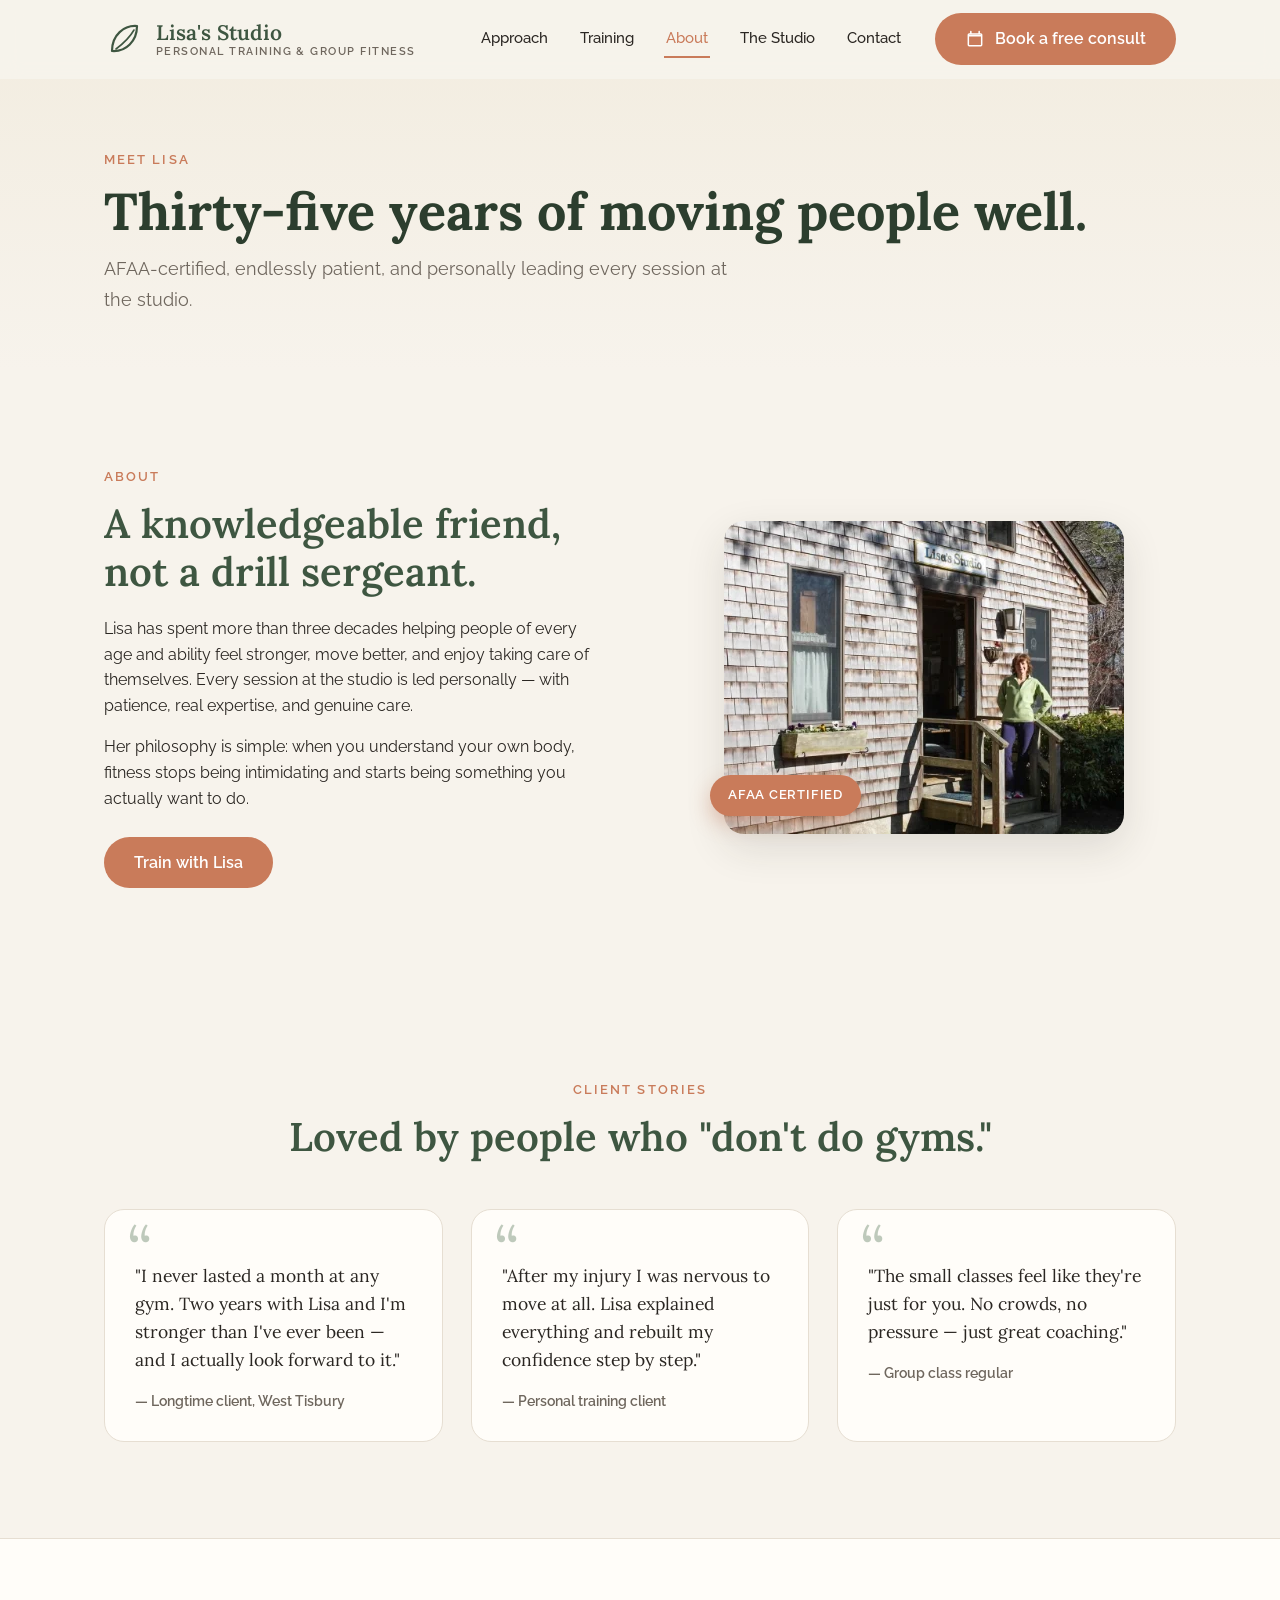
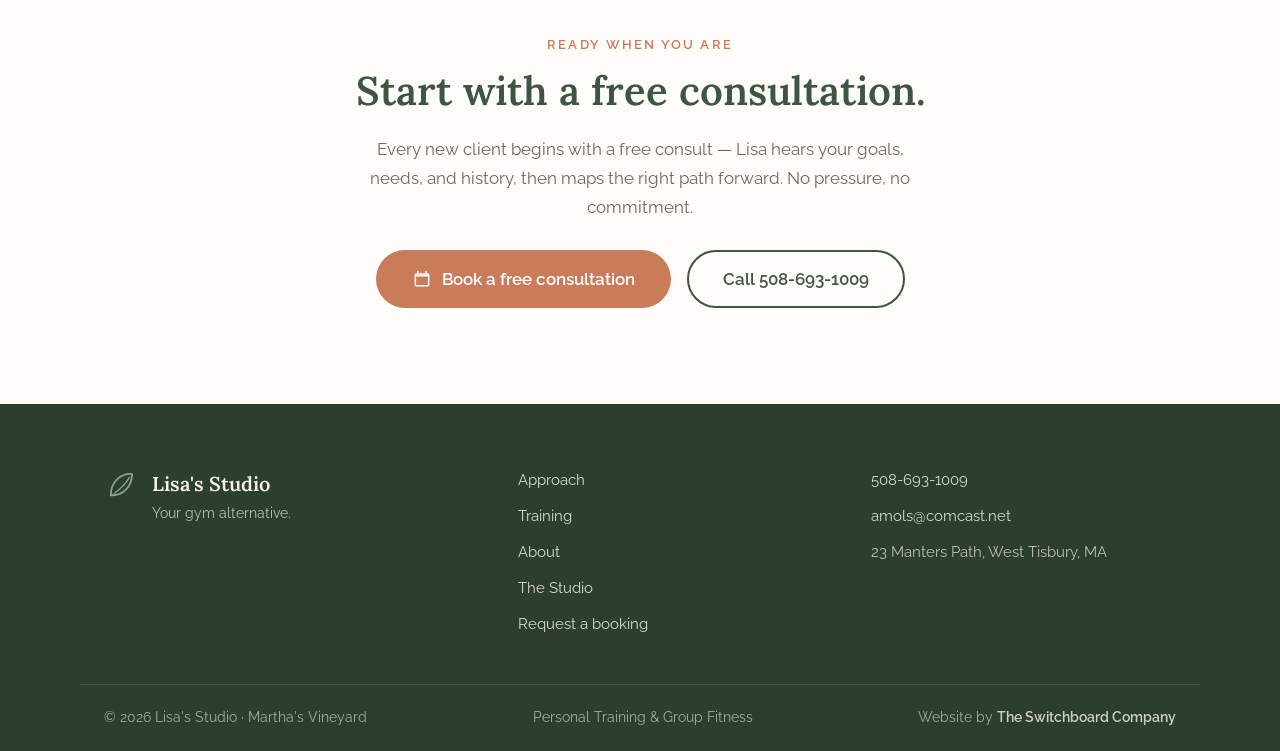
==== commit 6e049b5e: "New hero; standalone schedule page; swim books by phone; footer credit - Swap hero to the sharper st" ====
--- a/website/about.html
+++ b/website/about.html
@@ -158,6 +158,7 @@
     <div class="footer__base">
       <p>© <span id="year"></span> Lisa's Studio · Martha's Vineyard</p>
       <p>Personal Training &amp; Group Fitness</p>
+      <p class="footer__credit">Website by <a href="https://switchboardcompany.com" target="_blank" rel="noopener">The Switchboard Company</a></p>
     </div>
   </footer>
 
--- a/website/styles.css
+++ b/website/styles.css
@@ -310,9 +310,11 @@
   width: 100%;
   height: 100%;
   object-fit: cover;
-  /* Studio panorama: bias toward the warm center-right (Lisa + ball shelf),
-     leaving the washed-out left side clear behind the headline text. */
-  object-position: 64% center;
+  /* Studio photo: Lisa is seated on the right, so bias the crop rightward
+     to keep her in frame while the headline sits over the calmer left side. */
+  object-position: 60% center;
+  /* Warm the light a touch for a golden, sunlit feel — palette unchanged */
+  filter: saturate(1.12) sepia(0.12) brightness(1.02);
 }
 
 .hero__scrim {
@@ -326,7 +328,12 @@
       rgba(247, 243, 236, 0.05) 100%),
     linear-gradient(0deg,
       rgba(247, 243, 236, 0.85) 0%,
-      rgba(247, 243, 236, 0) 24%);
+      rgba(247, 243, 236, 0) 24%),
+    /* Golden glow over the sunlit right side — only shows where the
+       cream wash is translucent, so the text area stays clean. */
+    radial-gradient(72% 100% at 70% 42%,
+      rgba(201, 123, 90, 0.22) 0%,
+      rgba(201, 123, 90, 0) 62%);
 }
 
 /* Container fills the flex row; text block sits at its left edge */
@@ -536,6 +543,79 @@
   transition: gap 200ms ease, color 200ms ease;
 }
 .link-arrow:hover { gap: 13px; color: var(--clay); text-decoration: none; }
+
+/* ---------- Class schedule ---------- */
+.schedule-sec { background: var(--sand); }
+.sched { align-items: stretch; gap: 40px; }
+
+.sched__card {
+  background: var(--forest);
+  color: var(--sand);
+  border-radius: var(--radius);
+  padding: 40px 36px;
+  box-shadow: var(--shadow-lift);
+  display: flex;
+  flex-direction: column;
+  align-items: flex-start;
+  justify-content: center;
+  text-align: left;
+}
+.sched__season {
+  display: inline-block;
+  background: var(--terracotta);
+  color: #fff;
+  font-size: 13px;
+  font-weight: 600;
+  letter-spacing: 0.06em;
+  text-transform: uppercase;
+  padding: 8px 16px;
+  border-radius: 999px;
+  margin-bottom: 22px;
+}
+.sched__label {
+  font-size: 13px;
+  font-weight: 600;
+  letter-spacing: 0.14em;
+  text-transform: uppercase;
+  color: var(--sage);
+  margin: 0 0 6px;
+}
+.sched__days {
+  font-family: var(--font-head);
+  font-size: 30px;
+  font-weight: 600;
+  color: var(--sand);
+  margin: 0 0 2px;
+}
+.sched__time {
+  font-size: 20px;
+  font-weight: 500;
+  color: rgba(247, 243, 236, 0.85);
+  margin: 0 0 26px;
+}
+
+.sched__body { display: flex; flex-direction: column; justify-content: center; }
+.sched__body p { color: var(--bark); font-size: 17px; line-height: 1.7; }
+
+.sched__quote {
+  margin: 8px 0 0;
+  padding-left: 20px;
+  border-left: 4px solid var(--sage);
+  font-family: var(--font-head);
+  font-size: 20px;
+  line-height: 1.5;
+  color: var(--forest);
+}
+.sched__quote em { color: var(--terracotta); font-style: italic; }
+.sched__quote cite {
+  display: block;
+  margin-top: 8px;
+  font-family: var(--font-body);
+  font-size: 14px;
+  font-weight: 600;
+  font-style: normal;
+  color: var(--stone);
+}
 
 /* ---------- Benefits (dark section) ---------- */
 .benefits {
@@ -765,6 +845,16 @@
   line-height: 1.7;
   max-width: 420px;
 }
+
+/* Centered variant (contact page, when the form is not present) */
+.contact--center .contact__lead { margin-left: auto; margin-right: auto; }
+.contact--center .contact__list {
+  align-items: center;
+  max-width: 420px;
+  margin-left: auto;
+  margin-right: auto;
+}
+.contact--center .contact__list li { text-align: left; }
 
 .contact__call { margin: 6px 0 8px; }
 
@@ -1137,6 +1227,8 @@
   font-size: 13.5px;
   color: rgba(247, 243, 236, 0.6);
 }
+.footer__credit a { color: rgba(247, 243, 236, 0.8); font-weight: 600; }
+.footer__credit a:hover { color: #E5B79F; }
 
 /* ---------- Reveal on scroll ---------- */
 .reveal {
@@ -1193,7 +1285,10 @@
         rgba(247, 243, 236, 0.72) 100%),
       linear-gradient(0deg,
         rgba(247, 243, 236, 0.9) 0%,
-        rgba(247, 243, 236, 0) 24%);
+        rgba(247, 243, 236, 0) 24%),
+      radial-gradient(90% 70% at 70% 78%,
+        rgba(201, 123, 90, 0.20) 0%,
+        rgba(201, 123, 90, 0) 66%);
   }
 
   .benefit-grid { grid-template-columns: 1fr; }
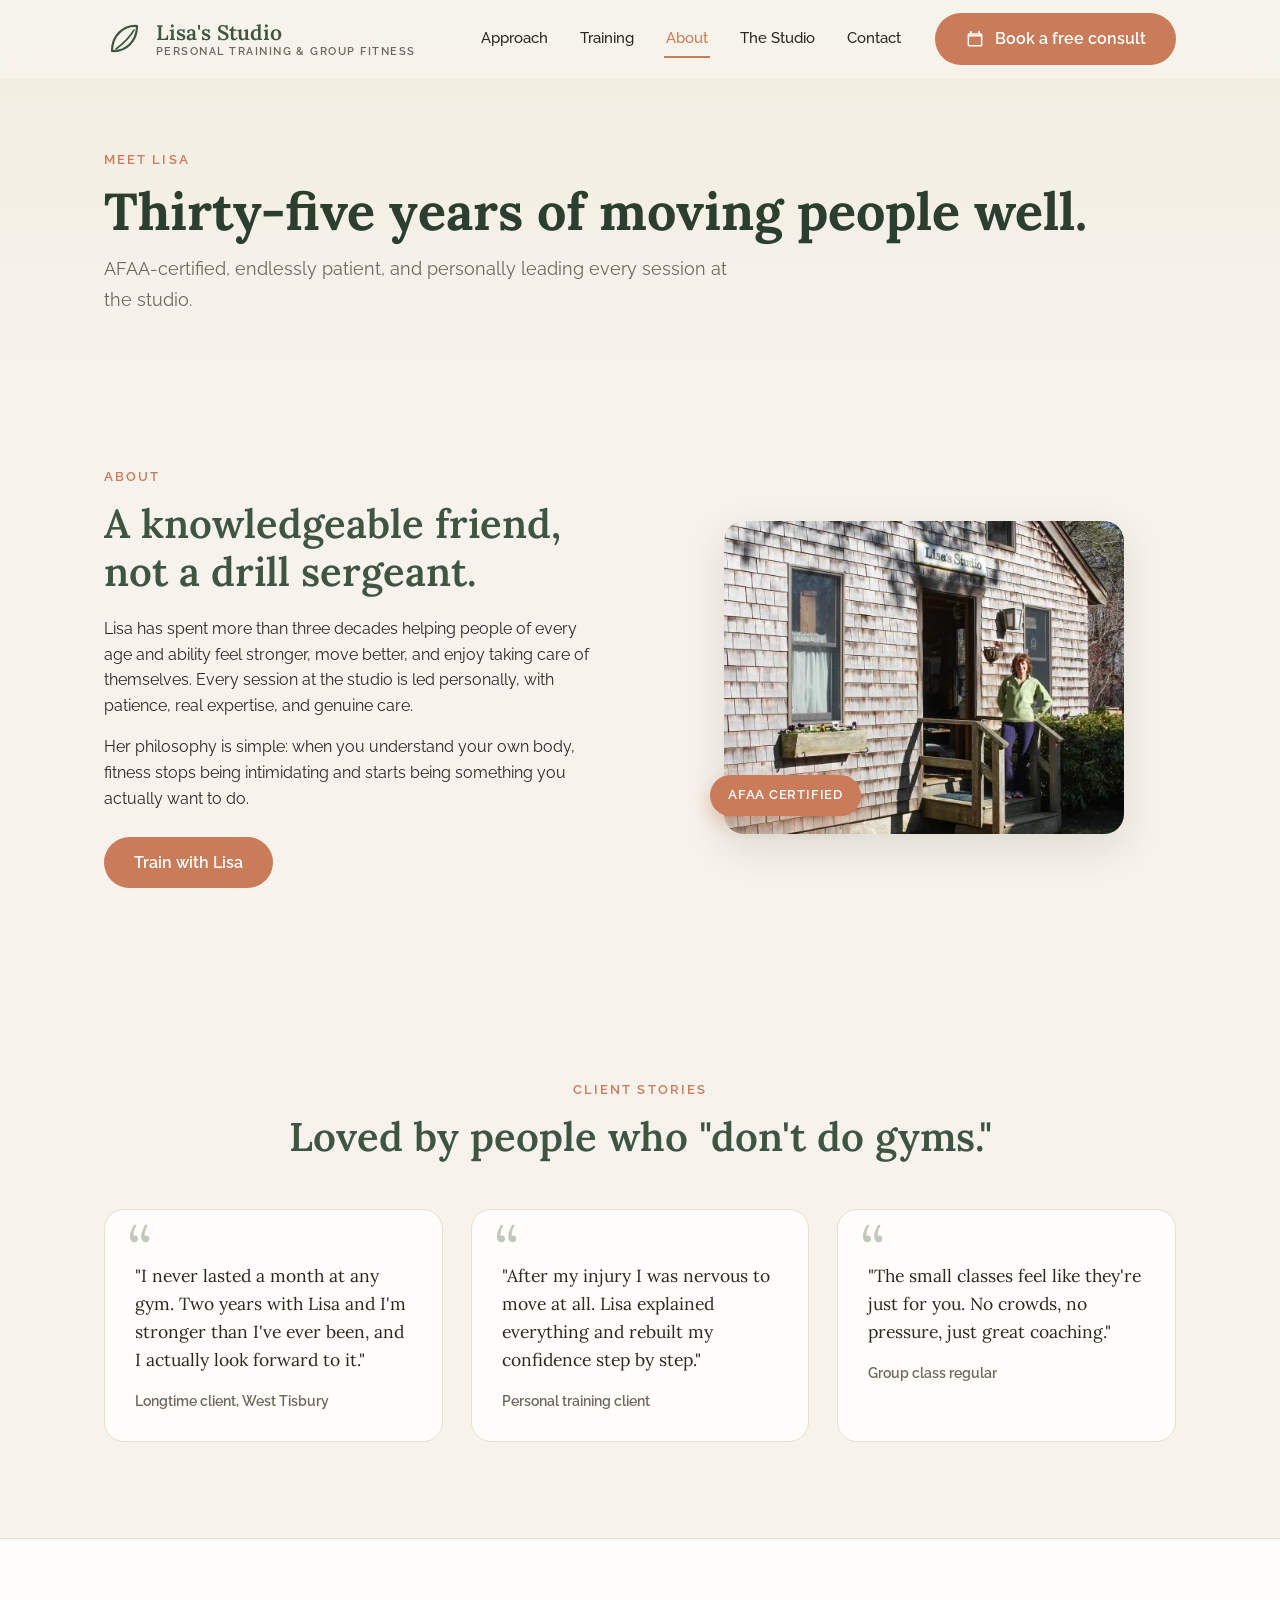
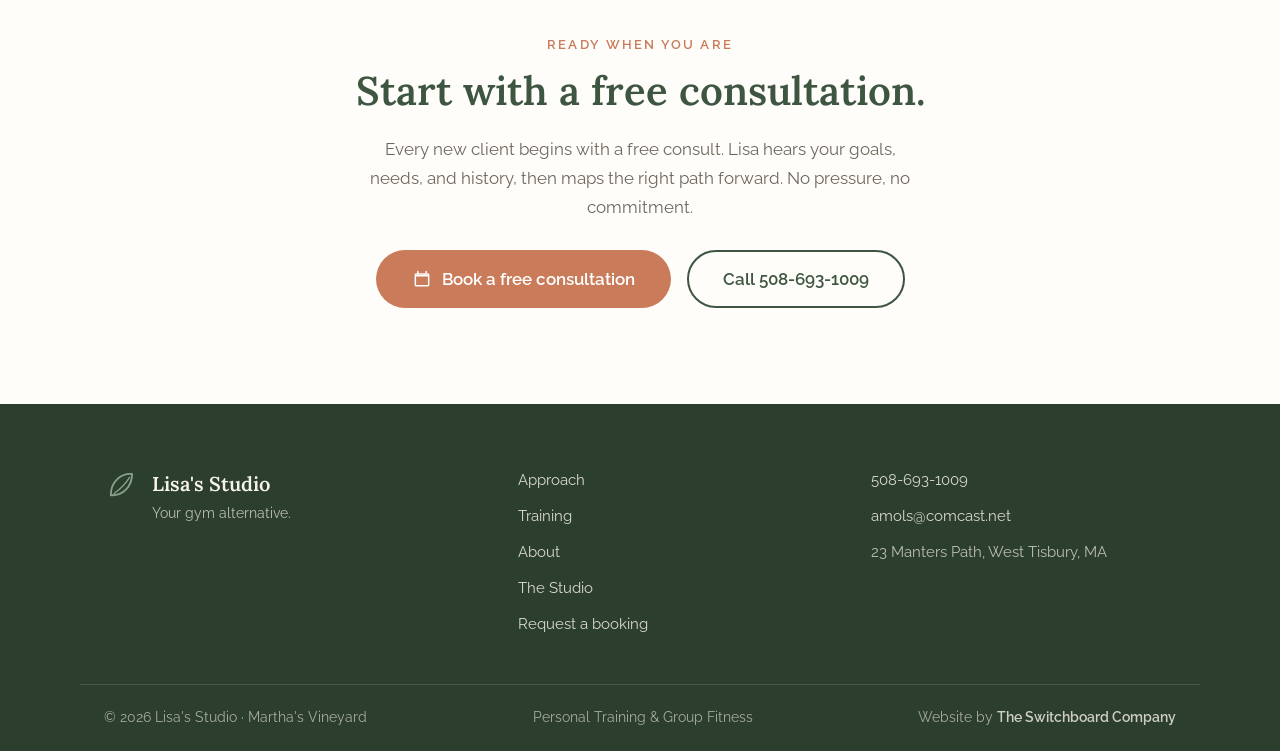
==== commit cc15fb27: "Remove all em dashes; reword copy for grammar Co-Authored-By: Claude Opus 4.8 <noreply@anthropic.com" ====
--- a/website/about.html
+++ b/website/about.html
@@ -3,7 +3,7 @@
 <head>
   <meta charset="UTF-8" />
   <meta name="viewport" content="width=device-width, initial-scale=1" />
-  <title>Meet Lisa — Lisa's Studio, Martha's Vineyard</title>
+  <title>Meet Lisa | Lisa's Studio, Martha's Vineyard</title>
   <meta name="description" content="Meet Lisa: AFAA-certified instructor with 35+ years of experience helping people of every age move better on Martha's Vineyard." />
 
   <link rel="preconnect" href="https://fonts.googleapis.com" />
@@ -82,7 +82,7 @@
           <p>
             Lisa has spent more than three decades helping people of every age and ability
             feel stronger, move better, and enjoy taking care of themselves. Every session at
-            the studio is led personally — with patience, real expertise, and genuine care.
+            the studio is led personally, with patience, real expertise, and genuine care.
           </p>
           <p>
             Her philosophy is simple: when you understand your own body, fitness stops being
@@ -101,16 +101,16 @@
         </div>
         <div class="quote-grid">
           <figure class="quote">
-            <blockquote>"I never lasted a month at any gym. Two years with Lisa and I'm stronger than I've ever been — and I actually look forward to it."</blockquote>
-            <figcaption>— Longtime client, West Tisbury</figcaption>
+            <blockquote>"I never lasted a month at any gym. Two years with Lisa and I'm stronger than I've ever been, and I actually look forward to it."</blockquote>
+            <figcaption>Longtime client, West Tisbury</figcaption>
           </figure>
           <figure class="quote">
             <blockquote>"After my injury I was nervous to move at all. Lisa explained everything and rebuilt my confidence step by step."</blockquote>
-            <figcaption>— Personal training client</figcaption>
+            <figcaption>Personal training client</figcaption>
           </figure>
           <figure class="quote">
-            <blockquote>"The small classes feel like they're just for you. No crowds, no pressure — just great coaching."</blockquote>
-            <figcaption>— Group class regular</figcaption>
+            <blockquote>"The small classes feel like they're just for you. No crowds, no pressure, just great coaching."</blockquote>
+            <figcaption>Group class regular</figcaption>
           </figure>
         </div>
       </div>
@@ -119,7 +119,7 @@
       <div class="container center">
         <p class="eyebrow">Ready when you are</p>
         <h2 class="h2">Start with a free consultation.</h2>
-        <p class="cta-band__lead">Every new client begins with a free consult — Lisa hears your goals, needs, and history, then maps the right path forward. No pressure, no commitment.</p>
+        <p class="cta-band__lead">Every new client begins with a free consult. Lisa hears your goals, needs, and history, then maps the right path forward. No pressure, no commitment.</p>
         <div class="cta-band__actions">
           <a href="contact.html#book" class="btn btn--primary btn--lg js-book">
             <svg class="icon" viewBox="0 0 24 24" aria-hidden="true"><path fill="none" stroke="currentColor" stroke-width="1.8" stroke-linecap="round" stroke-linejoin="round" d="M7 3v3m10-3v3M4 8h16M5 6h14a1 1 0 0 1 1 1v12a1 1 0 0 1-1 1H5a1 1 0 0 1-1-1V7a1 1 0 0 1 1-1Z"/></svg>
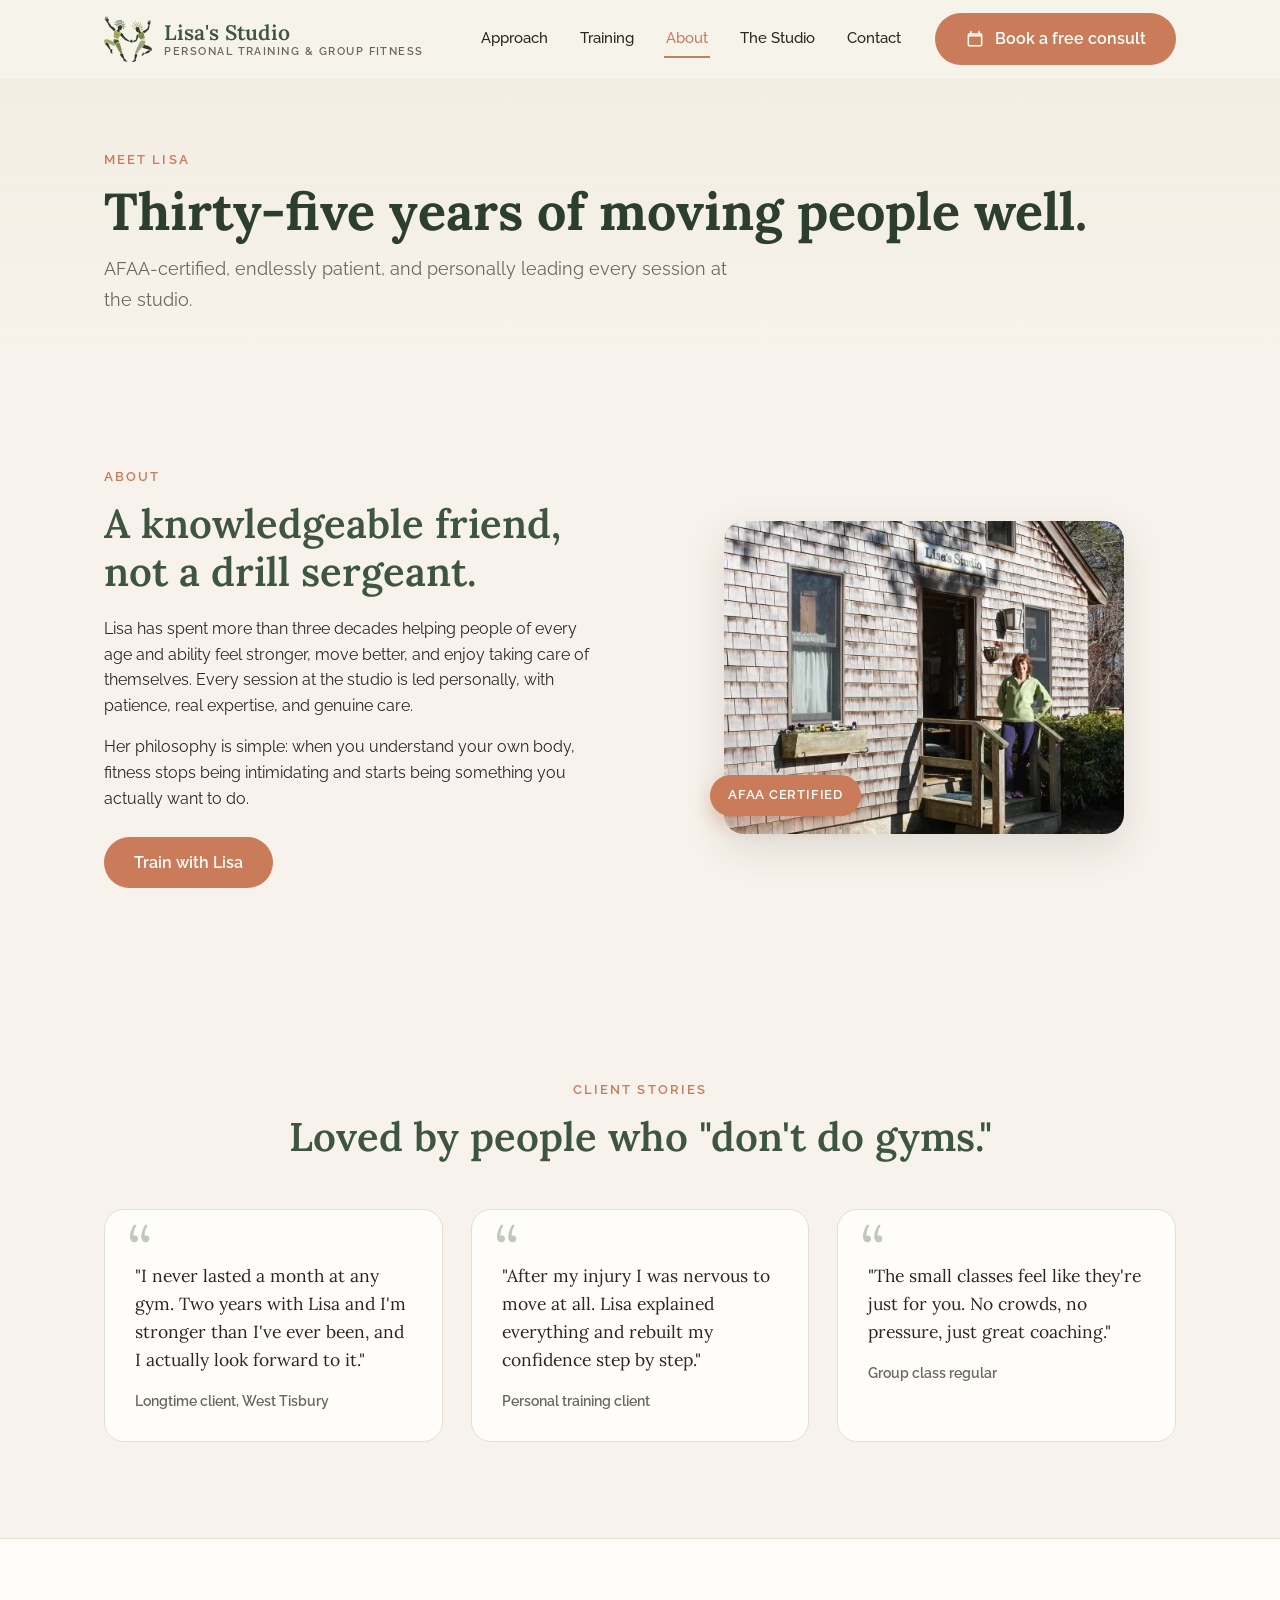
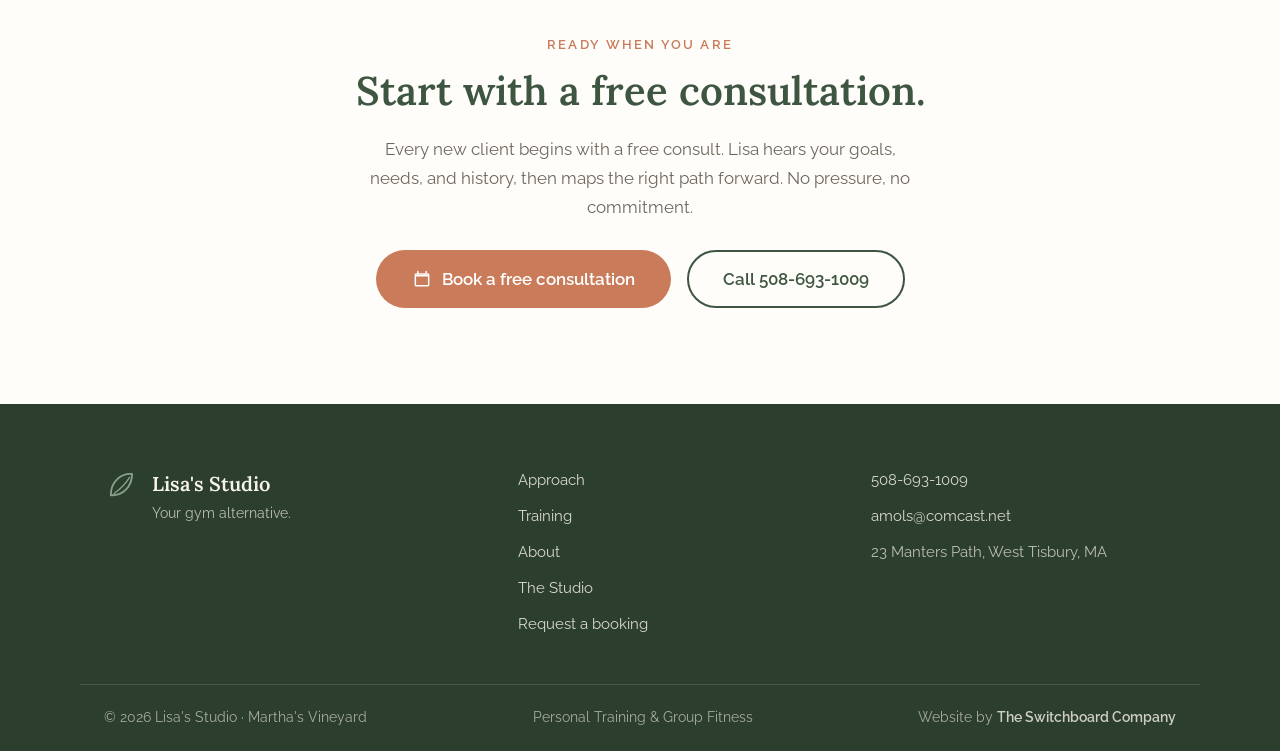
==== commit b461aa2e: "Use dancers logo in header (transparent bg) and add favicon Co-Authored-By: Claude Opus 4.8 <noreply" ====
--- a/website/about.html
+++ b/website/about.html
@@ -11,6 +11,7 @@
   <link href="https://fonts.googleapis.com/css2?family=Lora:wght@500;600;700&family=Raleway:wght@300;400;500;600&display=swap" rel="stylesheet" />
 
   <link rel="stylesheet" href="styles.css" />
+  <link rel="icon" href="assets/img/favicon.png" />
 </head>
 <body>
   <a class="skip-link" href="#main">Skip to content</a>
@@ -18,12 +19,7 @@
   <header class="nav" id="nav">
     <div class="container nav__inner">
       <a class="brand" href="index.html" aria-label="Lisa's Studio home">
-        <span class="brand__mark" aria-hidden="true">
-          <svg viewBox="0 0 40 40" width="40" height="40" role="img">
-            <path d="M8 32 C 8 16, 20 6, 33 7 C 33 22, 22 33, 8 32 Z" fill="none" stroke="currentColor" stroke-width="2.2" stroke-linecap="round" stroke-linejoin="round"/>
-            <path d="M12 30 C 20 24, 26 18, 30 11" fill="none" stroke="currentColor" stroke-width="1.6" stroke-linecap="round"/>
-          </svg>
-        </span>
+        <span class="brand__mark" aria-hidden="true"><img class="brand__logo" src="assets/img/logo.png" alt="" width="49" height="46" /></span>
         <span class="brand__text">
           <span class="brand__name">Lisa's Studio</span>
           <span class="brand__sub">Personal Training &amp; Group Fitness</span>
--- a/website/styles.css
+++ b/website/styles.css
@@ -212,6 +212,7 @@
 .brand:hover { text-decoration: none; }
 
 .brand__mark { color: var(--forest); }
+.brand__logo { height: 46px; width: auto; display: block; }
 .brand__mark--sm { color: currentColor; }
 
 .brand__text { display: flex; flex-direction: column; line-height: 1.15; }
